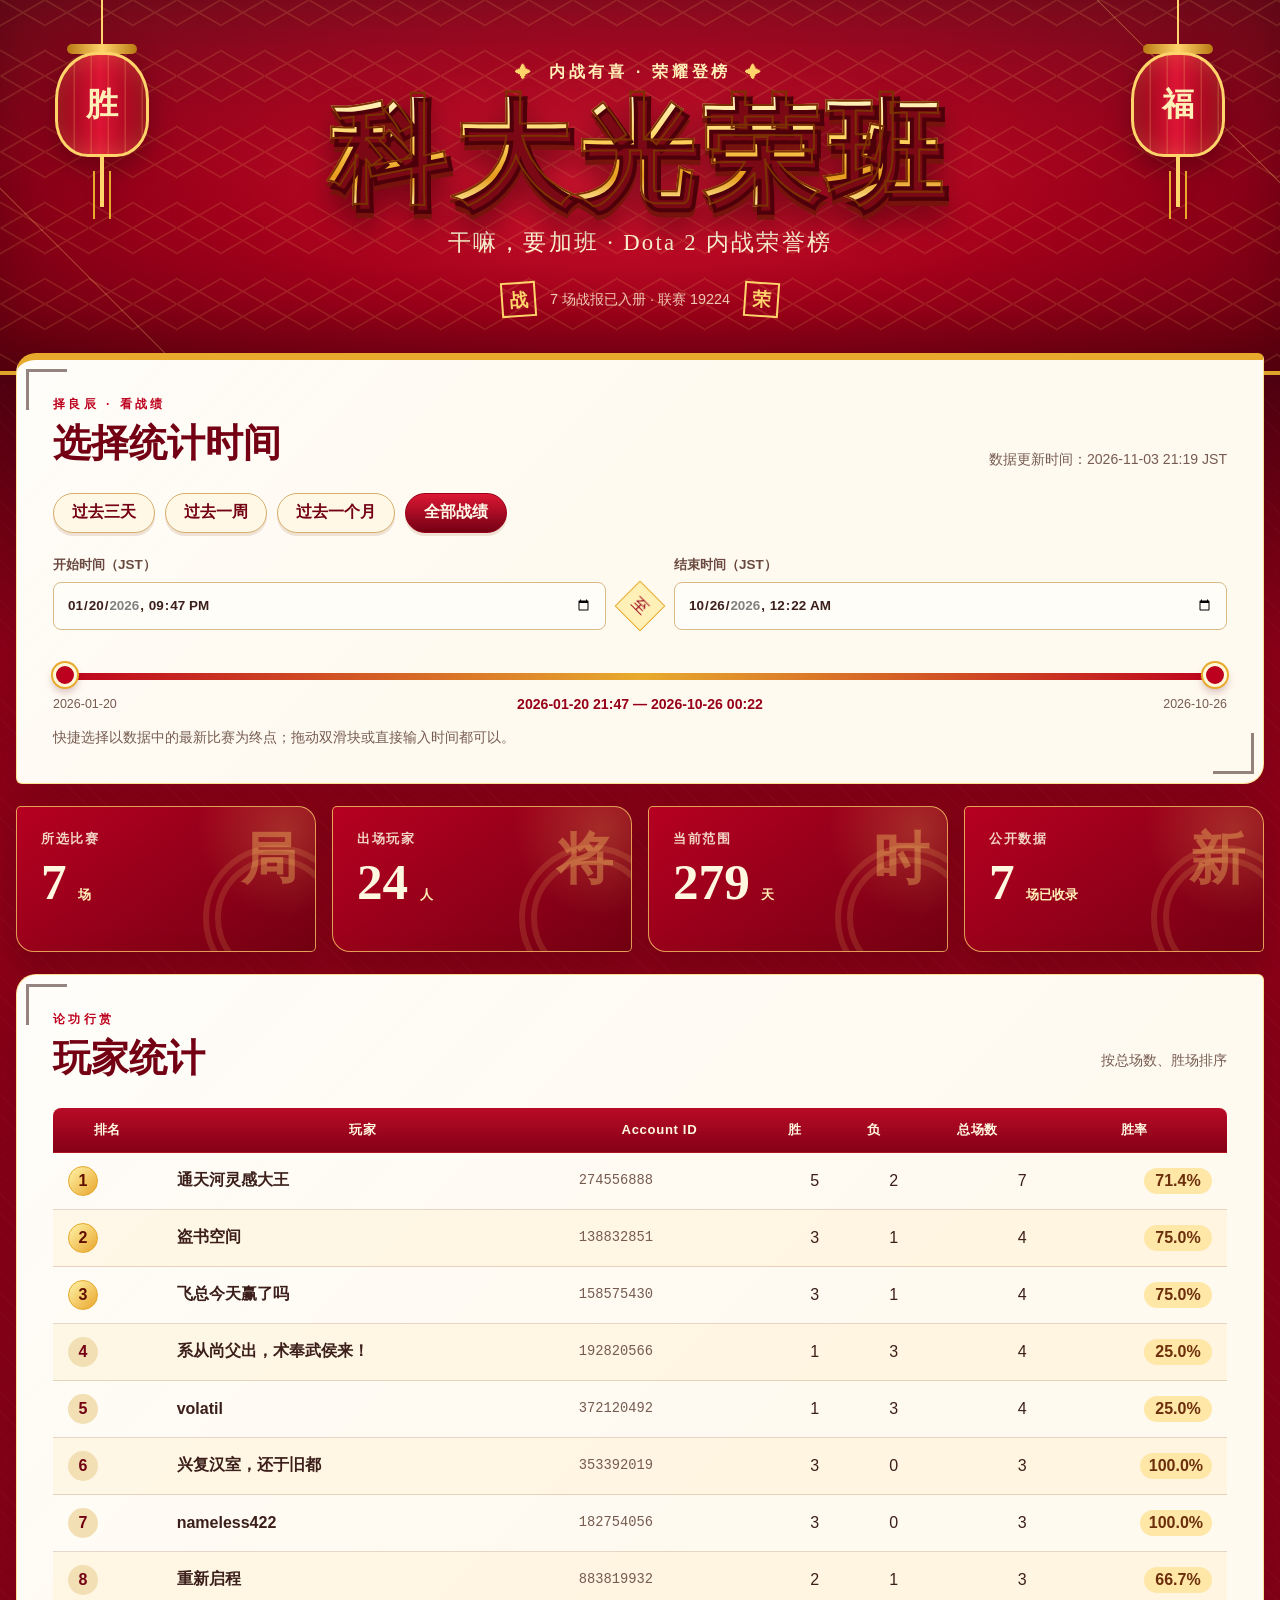
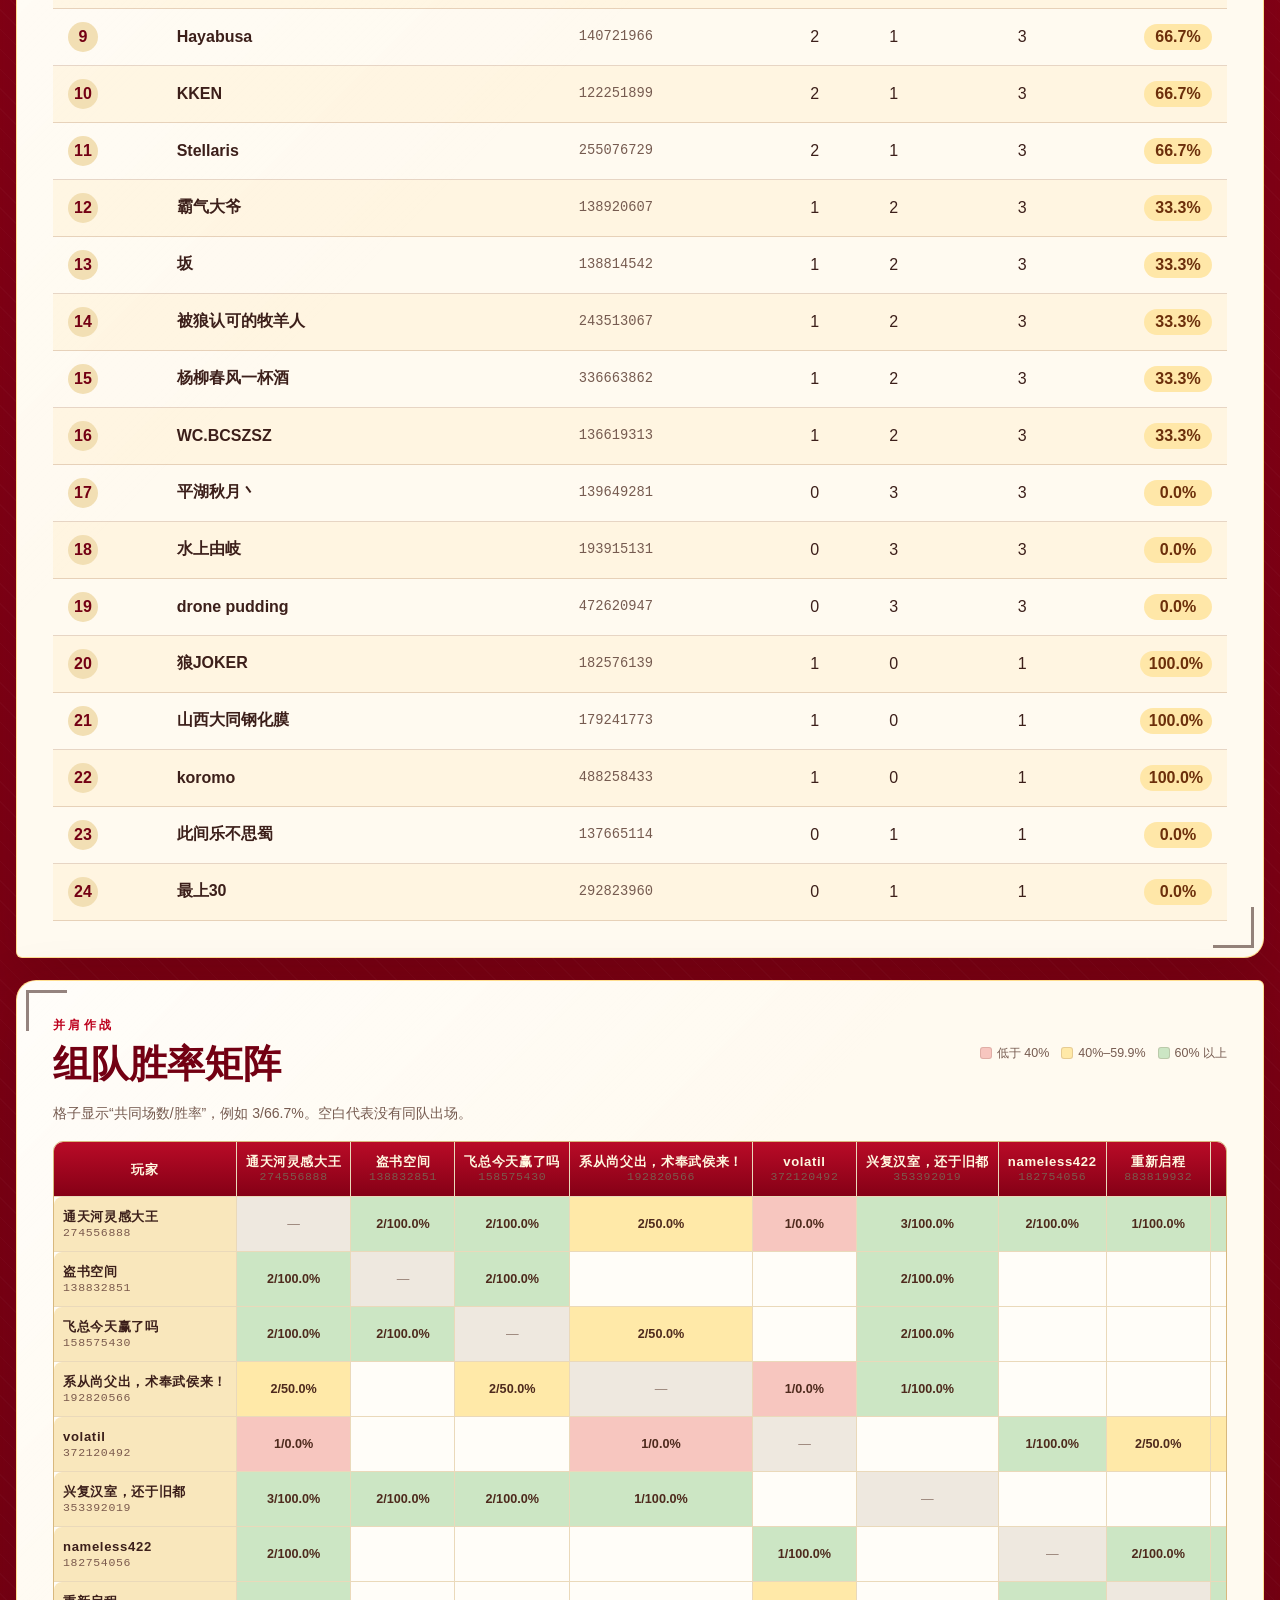
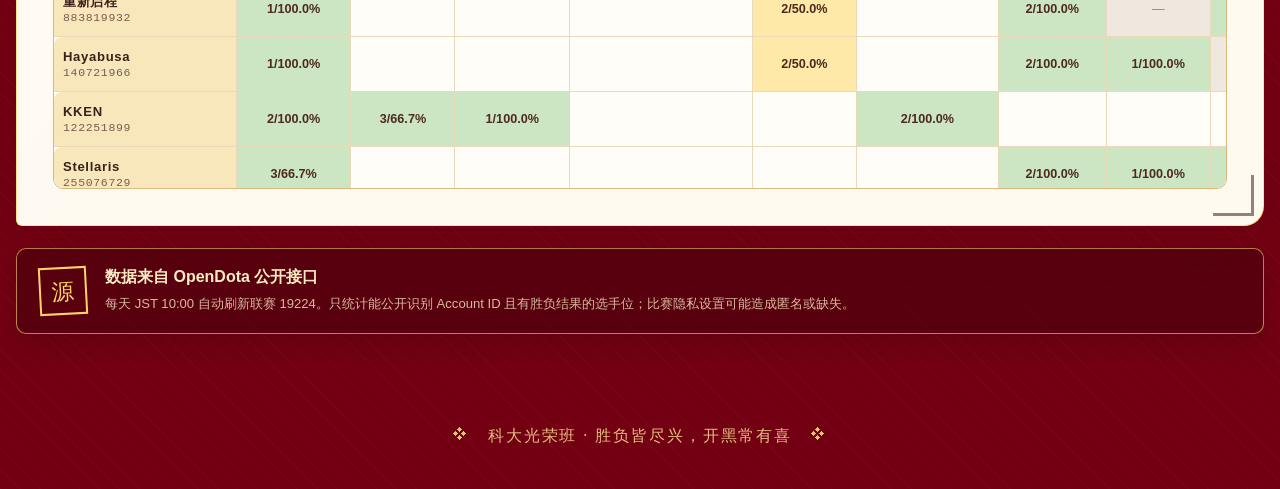
==== site/index.html @ db09e67d "Add festive league dashboard" ====
<!doctype html>
<html lang="zh-CN">
  <head>
    <meta charset="utf-8" />
    <meta name="viewport" content="width=device-width, initial-scale=1" />
    <meta name="theme-color" content="#970018" />
    <meta
      name="description"
      content="科大光荣班 Dota 2 内战战绩：按时间筛选玩家胜负与组队胜率。"
    />
    <title>科大光荣班 · Dota 2 内战荣誉榜</title>
    <link rel="icon" href="./favicon.svg" type="image/svg+xml" />
    <link rel="stylesheet" href="./styles.css" />
    <script src="./app.js" type="module"></script>
  </head>
  <body>
    <div class="fireworks" aria-hidden="true"></div>

    <header class="hero">
      <div class="hero-pattern" aria-hidden="true"></div>
      <div class="lantern lantern-left" aria-hidden="true">
        <span class="lantern-cap"></span><span class="lantern-body">胜</span><span class="tassel"></span>
      </div>
      <div class="lantern lantern-right" aria-hidden="true">
        <span class="lantern-cap"></span><span class="lantern-body">福</span><span class="tassel"></span>
      </div>

      <div class="hero-copy">
        <div class="hero-kicker"><span>✦</span> 内战有喜 · 荣耀登榜 <span>✦</span></div>
        <h1 class="hero-title" data-text="科大光荣班" aria-label="科大光荣班">科大光荣班</h1>
        <p class="hero-subtitle"><span id="leagueName">干嘛，要加班</span> · Dota 2 内战荣誉榜</p>
        <div class="hero-seals" aria-label="数据状态">
          <span class="seal">战</span>
          <span class="hero-status" id="heroStatus">正在迎接战报……</span>
          <span class="seal">荣</span>
        </div>
      </div>
    </header>

    <main class="page-shell">
      <section class="panel filter-panel" aria-labelledby="rangeTitle">
        <div class="panel-heading">
          <div>
            <p class="eyebrow">择良辰 · 看战绩</p>
            <h2 id="rangeTitle">选择统计时间</h2>
          </div>
          <div class="update-stamp" id="updateStamp">数据更新时间：读取中</div>
        </div>

        <div class="quick-ranges" aria-label="快捷时间范围">
          <button type="button" data-days="3">过去三天</button>
          <button type="button" data-days="7">过去一周</button>
          <button type="button" data-days="30">过去一个月</button>
          <button type="button" data-range="all" class="active">全部战绩</button>
        </div>

        <div class="date-fields">
          <label>
            <span>开始时间（JST）</span>
            <input id="fromDate" type="datetime-local" step="60" />
          </label>
          <div class="date-divider" aria-hidden="true">至</div>
          <label>
            <span>结束时间（JST）</span>
            <input id="toDate" type="datetime-local" step="60" />
          </label>
        </div>

        <div class="timeline-wrap">
          <div class="timeline" id="timeline">
            <div class="timeline-base"></div>
            <div class="timeline-selection" id="timelineSelection"></div>
            <input id="fromRange" type="range" aria-label="开始时间滑块" />
            <input id="toRange" type="range" aria-label="结束时间滑块" />
          </div>
          <div class="timeline-labels">
            <span id="minimumTime">—</span>
            <strong id="selectedTime">—</strong>
            <span id="maximumTime">—</span>
          </div>
        </div>
        <p class="range-note">快捷选择以数据中的最新比赛为终点；拖动双滑块或直接输入时间都可以。</p>
      </section>

      <section class="summary-grid" aria-label="所选范围概览">
        <article class="summary-card card-matches">
          <span class="card-mark">局</span>
          <p>所选比赛</p>
          <strong id="matchCount">0</strong>
          <small>场</small>
        </article>
        <article class="summary-card card-players">
          <span class="card-mark">将</span>
          <p>出场玩家</p>
          <strong id="playerCount">0</strong>
          <small>人</small>
        </article>
        <article class="summary-card card-range">
          <span class="card-mark">时</span>
          <p>当前范围</p>
          <strong id="rangeDays">0</strong>
          <small>天</small>
        </article>
        <article class="summary-card card-source">
          <span class="card-mark">新</span>
          <p>公开数据</p>
          <strong id="availableCount">0</strong>
          <small>场已收录</small>
        </article>
      </section>

      <div class="notice" id="coverageNotice" hidden></div>

      <section class="panel stats-panel" aria-labelledby="statsTitle">
        <div class="panel-heading">
          <div>
            <p class="eyebrow">论功行赏</p>
            <h2 id="statsTitle">玩家统计</h2>
          </div>
          <p class="panel-caption">按总场数、胜场排序</p>
        </div>
        <div class="table-scroll">
          <table class="stats-table">
            <thead>
              <tr>
                <th>排名</th>
                <th>玩家</th>
                <th>Account ID</th>
                <th>胜</th>
                <th>负</th>
                <th>总场数</th>
                <th>胜率</th>
              </tr>
            </thead>
            <tbody id="statsBody"></tbody>
          </table>
        </div>
        <div class="empty-state" id="statsEmpty" hidden>
          <span>空</span>
          <p>这个时间段没有比赛，换一个范围再看看。</p>
        </div>
      </section>

      <section class="panel matrix-panel" aria-labelledby="matrixTitle">
        <div class="panel-heading matrix-heading">
          <div>
            <p class="eyebrow">并肩作战</p>
            <h2 id="matrixTitle">组队胜率矩阵</h2>
          </div>
          <div class="legend" aria-label="胜率颜色说明">
            <span><i class="legend-loss"></i>低于 40%</span>
            <span><i class="legend-even"></i>40%–59.9%</span>
            <span><i class="legend-win"></i>60% 以上</span>
          </div>
        </div>
        <p class="matrix-note">格子显示“共同场数/胜率”，例如 3/66.7%。空白代表没有同队出场。</p>
        <div class="matrix-scroll" id="matrixScroll">
          <table class="matrix-table" id="matrixTable"></table>
        </div>
        <div class="empty-state" id="matrixEmpty" hidden>
          <span>静</span>
          <p>当前范围还没有可组成矩阵的玩家。</p>
        </div>
      </section>

      <section class="source-strip" aria-label="数据说明">
        <div class="source-icon">源</div>
        <div>
          <strong>数据来自 OpenDota 公开接口</strong>
          <p>
            每天 JST 10:00 自动刷新联赛 19224。只统计能公开识别 Account ID 且有胜负结果的选手位；比赛隐私设置可能造成匿名或缺失。
          </p>
        </div>
      </section>
    </main>

    <footer>
      <span aria-hidden="true">❖</span>
      <p>科大光荣班 · 胜负皆尽兴，开黑常有喜</p>
      <span aria-hidden="true">❖</span>
    </footer>
  </body>
</html>
---- site/styles.css ----
:root {
  color-scheme: light;
  --red-950: #4b0010;
  --red-900: #730013;
  --red-800: #970018;
  --red-700: #bd001d;
  --red-600: #dc1734;
  --gold-700: #b87812;
  --gold-500: #e7aa2d;
  --gold-300: #ffd56b;
  --gold-100: #fff0b8;
  --paper: #fffaf0;
  --ink: #3c1f1a;
  --muted: #765b50;
  --line: rgba(137, 66, 23, 0.2);
  --shadow: 0 20px 60px rgba(69, 0, 13, 0.22);
}

* {
  box-sizing: border-box;
}

html {
  min-width: 320px;
  background: var(--red-900);
}

body {
  margin: 0;
  min-height: 100vh;
  color: var(--ink);
  font-family: "Microsoft YaHei", "PingFang SC", "Noto Sans CJK SC", Arial, sans-serif;
  background:
    radial-gradient(circle at 10% 12%, rgba(255, 213, 107, 0.16) 0 2px, transparent 3px 58px),
    radial-gradient(circle at 90% 22%, rgba(255, 213, 107, 0.14) 0 2px, transparent 3px 48px),
    repeating-linear-gradient(45deg, rgba(255, 255, 255, 0.025) 0 1px, transparent 1px 14px),
    linear-gradient(180deg, var(--red-950) 0 360px, #8d0017 650px, #720012 100%);
}

button,
input {
  font: inherit;
}

button {
  cursor: pointer;
}

.fireworks,
.fireworks::before,
.fireworks::after {
  position: fixed;
  inset: 0;
  pointer-events: none;
  z-index: 0;
}

.fireworks {
  opacity: 0.42;
  background:
    radial-gradient(circle at 8% 29%, transparent 0 27px, rgba(255, 213, 107, 0.4) 28px 29px, transparent 30px),
    radial-gradient(circle at 93% 18%, transparent 0 42px, rgba(255, 239, 174, 0.25) 43px 44px, transparent 45px);
}

.fireworks::before,
.fireworks::after {
  content: "";
  background:
    conic-gradient(from 8deg at 8% 29%, transparent 0 8deg, rgba(255, 213, 107, 0.5) 8deg 9deg, transparent 9deg 31deg),
    conic-gradient(from 3deg at 93% 18%, transparent 0 10deg, rgba(255, 239, 174, 0.32) 10deg 11deg, transparent 11deg 28deg);
  mask-image: radial-gradient(circle, transparent 0 25px, #000 27px 72px, transparent 74px);
}

.hero {
  position: relative;
  z-index: 1;
  min-height: 360px;
  display: grid;
  place-items: center;
  overflow: hidden;
  border-bottom: 4px solid var(--gold-500);
  background:
    linear-gradient(180deg, rgba(255, 255, 255, 0.04), transparent 58%),
    radial-gradient(ellipse at center, #d81431 0, #a0001a 48%, #650011 100%);
  box-shadow: inset 0 -28px 64px rgba(49, 0, 9, 0.35);
}

.hero::before,
.hero::after {
  content: "";
  position: absolute;
  width: 290px;
  height: 290px;
  border: 1px solid rgba(255, 213, 107, 0.32);
  transform: rotate(45deg);
}

.hero::before {
  left: -165px;
  bottom: -150px;
}

.hero::after {
  right: -165px;
  top: -150px;
}

.hero-pattern {
  position: absolute;
  inset: 0;
  opacity: 0.13;
  background-image:
    linear-gradient(30deg, transparent 24%, var(--gold-300) 25%, var(--gold-300) 26%, transparent 27%, transparent 74%, var(--gold-300) 75%, var(--gold-300) 76%, transparent 77%),
    linear-gradient(150deg, transparent 24%, var(--gold-300) 25%, var(--gold-300) 26%, transparent 27%, transparent 74%, var(--gold-300) 75%, var(--gold-300) 76%, transparent 77%);
  background-size: 44px 76px;
}

.hero-copy {
  position: relative;
  z-index: 2;
  width: 100%;
  max-width: 1200px;
  padding: 62px 120px 54px;
  text-align: center;
}

.hero-kicker {
  display: inline-flex;
  align-items: center;
  gap: 14px;
  margin-bottom: 14px;
  color: var(--gold-100);
  font-size: clamp(0.8rem, 1.4vw, 0.98rem);
  font-weight: 700;
  letter-spacing: 0.24em;
}

.hero-kicker span {
  color: var(--gold-300);
}

.hero-title {
  position: relative;
  margin: 0;
  color: transparent;
  font-family: STKaiti, KaiTi, "FZKai-Z03", serif;
  font-size: clamp(3.8rem, 9vw, 7.2rem);
  font-weight: 900;
  line-height: 0.96;
  letter-spacing: 0.08em;
  white-space: nowrap;
  background: linear-gradient(180deg, #fff5c8 0%, #ffd45f 38%, #e69c1d 72%, #fff1a7 100%);
  background-clip: text;
  -webkit-background-clip: text;
  -webkit-text-stroke: 2px #7b3102;
  filter: drop-shadow(0 5px 0 #76130c) drop-shadow(0 14px 14px rgba(42, 0, 5, 0.46));
}

.hero-title::after {
  content: attr(data-text);
  position: absolute;
  inset: 0;
  z-index: -1;
  color: #7a0815;
  transform: translate(5px, 7px);
  -webkit-text-stroke: 4px #4d0009;
}

.hero-subtitle {
  margin: 19px 0 0;
  color: #fff5d3;
  font-family: STKaiti, KaiTi, serif;
  font-size: clamp(1.05rem, 2vw, 1.42rem);
  letter-spacing: 0.1em;
}

.hero-seals {
  display: flex;
  align-items: center;
  justify-content: center;
  gap: 14px;
  margin-top: 24px;
}

.seal {
  display: inline-grid;
  width: 35px;
  height: 35px;
  place-items: center;
  color: var(--gold-300);
  border: 2px solid var(--gold-300);
  font-family: STKaiti, KaiTi, serif;
  font-size: 1.15rem;
  font-weight: 800;
  transform: rotate(-4deg);
}

.seal:last-child {
  transform: rotate(4deg);
}

.hero-status {
  color: rgba(255, 245, 211, 0.82);
  font-size: 0.9rem;
}

.lantern {
  position: absolute;
  z-index: 3;
  top: 44px;
  width: 104px;
  color: var(--gold-300);
  text-align: center;
  filter: drop-shadow(0 12px 12px rgba(48, 0, 4, 0.4));
  animation: lantern-sway 5s ease-in-out infinite;
  transform-origin: 50% -50px;
}

.lantern-left {
  left: max(24px, calc(50% - 590px));
}

.lantern-right {
  right: max(24px, calc(50% - 590px));
  animation-delay: -2.5s;
}

.lantern::before {
  content: "";
  display: block;
  width: 2px;
  height: 46px;
  margin: -46px auto 0;
  background: var(--gold-300);
}

.lantern-cap {
  display: block;
  width: 70px;
  height: 10px;
  margin: 0 auto -2px;
  border-radius: 7px;
  background: linear-gradient(90deg, var(--gold-700), var(--gold-300), var(--gold-700));
}

.lantern-body {
  display: grid;
  width: 94px;
  height: 105px;
  margin: auto;
  place-items: center;
  border: 3px solid var(--gold-300);
  border-radius: 45% 45% 35% 35%;
  color: var(--gold-100);
  font-family: STKaiti, KaiTi, serif;
  font-size: 2rem;
  font-weight: 800;
  background:
    repeating-linear-gradient(90deg, transparent 0 15px, rgba(255, 213, 107, 0.2) 16px 17px),
    linear-gradient(90deg, #8e0016, #dd1535 48%, #8e0016);
  box-shadow: inset 0 0 24px rgba(255, 213, 107, 0.25);
}

.tassel {
  display: block;
  width: 4px;
  height: 50px;
  margin: 0 auto;
  background: var(--gold-300);
  box-shadow: -8px 13px 0 -1px var(--gold-500), 8px 13px 0 -1px var(--gold-500);
}

.page-shell {
  position: relative;
  z-index: 2;
  width: min(1480px, calc(100% - 32px));
  margin: -22px auto 0;
  padding-bottom: 64px;
}

.panel {
  position: relative;
  margin-bottom: 22px;
  padding: clamp(22px, 3vw, 36px);
  overflow: hidden;
  border: 1px solid rgba(255, 213, 107, 0.72);
  border-radius: 20px 6px 20px 6px;
  background:
    linear-gradient(135deg, rgba(255, 255, 255, 0.62), transparent 44%),
    var(--paper);
  box-shadow: var(--shadow);
}

.panel::before,
.panel::after {
  content: "";
  position: absolute;
  width: 38px;
  height: 38px;
  border-color: var(--red-700);
  opacity: 0.55;
}

.panel::before {
  top: 9px;
  left: 9px;
  border-top: 3px solid;
  border-left: 3px solid;
}

.panel::after {
  right: 9px;
  bottom: 9px;
  border-right: 3px solid;
  border-bottom: 3px solid;
}

.filter-panel {
  border-top: 7px solid var(--gold-500);
}

.panel-heading {
  display: flex;
  align-items: flex-end;
  justify-content: space-between;
  gap: 24px;
  margin-bottom: 24px;
}

.eyebrow {
  margin: 0 0 5px;
  color: var(--red-700);
  font-size: 0.76rem;
  font-weight: 800;
  letter-spacing: 0.28em;
}

h2 {
  margin: 0;
  color: var(--red-900);
  font-family: STKaiti, KaiTi, serif;
  font-size: clamp(1.8rem, 3vw, 2.5rem);
}

.update-stamp,
.panel-caption,
.matrix-note,
.range-note {
  color: var(--muted);
  font-size: 0.88rem;
}

.quick-ranges {
  display: flex;
  flex-wrap: wrap;
  gap: 10px;
  margin-bottom: 23px;
}

.quick-ranges button {
  min-height: 40px;
  padding: 8px 18px;
  border: 1px solid #d6ae6a;
  border-radius: 999px;
  color: var(--red-900);
  font-weight: 700;
  background: #fff8e6;
  box-shadow: 0 3px 0 rgba(125, 53, 6, 0.12);
  transition: transform 140ms ease, background 140ms ease, color 140ms ease;
}

.quick-ranges button:hover,
.quick-ranges button:focus-visible {
  transform: translateY(-2px);
  outline: none;
  border-color: var(--red-700);
}

.quick-ranges button.active {
  color: #fff9e8;
  border-color: var(--red-800);
  background: linear-gradient(180deg, var(--red-600), var(--red-900));
}

.date-fields {
  display: grid;
  grid-template-columns: 1fr auto 1fr;
  align-items: end;
  gap: 16px;
}

.date-fields label {
  display: grid;
  gap: 8px;
  color: #69483f;
  font-size: 0.84rem;
  font-weight: 700;
}

.date-fields input {
  width: 100%;
  min-height: 48px;
  padding: 10px 13px;
  border: 1px solid #d9ba85;
  border-radius: 8px;
  color: var(--ink);
  background: #fffdf8;
}

.date-fields input:focus {
  outline: 3px solid rgba(220, 23, 52, 0.18);
  border-color: var(--red-700);
}

.date-divider {
  display: grid;
  width: 36px;
  height: 36px;
  margin-bottom: 6px;
  place-items: center;
  border: 1px solid var(--gold-500);
  color: var(--red-800);
  font-family: STKaiti, KaiTi, serif;
  background: var(--gold-100);
  transform: rotate(45deg);
}

.date-divider::first-letter {
  transform: rotate(-45deg);
}

.timeline-wrap {
  margin-top: 27px;
}

.timeline {
  position: relative;
  height: 38px;
}

.timeline-base,
.timeline-selection {
  position: absolute;
  top: 16px;
  right: 0;
  left: 0;
  height: 7px;
  border-radius: 999px;
}

.timeline-base {
  background: #e5d2ad;
  box-shadow: inset 0 1px 3px rgba(75, 0, 16, 0.2);
}

.timeline-selection {
  right: auto;
  background: linear-gradient(90deg, var(--red-700), var(--gold-500), var(--red-700));
}

.timeline input[type="range"] {
  position: absolute;
  inset: 0;
  width: 100%;
  margin: 0;
  pointer-events: none;
  appearance: none;
  -webkit-appearance: none;
  background: transparent;
}

.timeline input[type="range"]::-webkit-slider-runnable-track {
  height: 7px;
  background: transparent;
}

.timeline input[type="range"]::-webkit-slider-thumb {
  width: 24px;
  height: 24px;
  margin-top: -9px;
  pointer-events: auto;
  appearance: none;
  -webkit-appearance: none;
  border: 3px solid #fff8d8;
  border-radius: 50%;
  background: var(--red-700);
  box-shadow: 0 0 0 2px var(--gold-500), 0 5px 10px rgba(92, 0, 14, 0.28);
}

.timeline input[type="range"]::-moz-range-track {
  height: 7px;
  background: transparent;
}

.timeline input[type="range"]::-moz-range-thumb {
  width: 18px;
  height: 18px;
  pointer-events: auto;
  border: 3px solid #fff8d8;
  border-radius: 50%;
  background: var(--red-700);
  box-shadow: 0 0 0 2px var(--gold-500), 0 5px 10px rgba(92, 0, 14, 0.28);
}

.timeline-labels {
  display: grid;
  grid-template-columns: 1fr auto 1fr;
  align-items: center;
  gap: 12px;
  margin-top: 1px;
  color: var(--muted);
  font-size: 0.78rem;
}

.timeline-labels strong {
  color: var(--red-800);
  font-size: 0.88rem;
  text-align: center;
}

.timeline-labels span:last-child {
  text-align: right;
}

.range-note {
  margin: 16px 0 0;
}

.summary-grid {
  display: grid;
  grid-template-columns: repeat(4, 1fr);
  gap: 16px;
  margin-bottom: 22px;
}

.summary-card {
  position: relative;
  min-height: 146px;
  padding: 23px 24px;
  overflow: hidden;
  border: 1px solid rgba(255, 213, 107, 0.75);
  border-radius: 5px 18px 5px 18px;
  color: #fff7df;
  background:
    radial-gradient(circle at 90% 15%, rgba(255, 215, 104, 0.2), transparent 30%),
    linear-gradient(145deg, #b60021, #730012);
  box-shadow: 0 12px 28px rgba(60, 0, 11, 0.28);
}

.summary-card::after {
  content: "";
  position: absolute;
  right: -34px;
  bottom: -40px;
  width: 110px;
  height: 110px;
  border: 18px double rgba(255, 213, 107, 0.14);
  border-radius: 50%;
}

.summary-card p {
  margin: 0 0 8px;
  font-size: 0.82rem;
  font-weight: 700;
  letter-spacing: 0.12em;
  opacity: 0.86;
}

.summary-card strong {
  font-family: Georgia, "Times New Roman", serif;
  font-size: clamp(2.4rem, 4vw, 3.4rem);
  line-height: 1;
}

.summary-card small {
  margin-left: 7px;
  color: var(--gold-100);
  font-weight: 700;
}

.card-mark {
  position: absolute;
  top: 15px;
  right: 18px;
  color: rgba(255, 213, 107, 0.35);
  font-family: STKaiti, KaiTi, serif;
  font-size: 3.5rem;
  font-weight: 900;
}

.notice {
  margin-bottom: 22px;
  padding: 15px 18px;
  border: 1px solid #f4c65a;
  border-left: 6px solid var(--red-700);
  border-radius: 8px;
  color: #6a3c15;
  background: #fff2c6;
  box-shadow: 0 8px 20px rgba(60, 0, 11, 0.14);
}

.table-scroll,
.matrix-scroll {
  width: 100%;
  overflow: auto;
  overscroll-behavior-inline: contain;
}

table {
  border-collapse: separate;
  border-spacing: 0;
}

.stats-table {
  width: 100%;
  min-width: 760px;
}

th,
td {
  padding: 13px 15px;
  border-bottom: 1px solid var(--line);
}

th {
  color: #fff7df;
  font-size: 0.82rem;
  letter-spacing: 0.05em;
  text-align: center;
  background: linear-gradient(180deg, #b90b27, #850016);
}

th:first-child {
  border-radius: 8px 0 0;
}

th:last-child {
  border-radius: 0 8px 0 0;
}

.stats-table tbody tr:nth-child(even) {
  background: rgba(255, 222, 154, 0.18);
}

.stats-table tbody tr:hover {
  background: rgba(255, 213, 107, 0.27);
}

.stats-table td {
  text-align: right;
}

.stats-table td:nth-child(1),
.stats-table td:nth-child(2),
.stats-table td:nth-child(3) {
  text-align: left;
}

.rank-badge {
  display: inline-grid;
  width: 30px;
  height: 30px;
  place-items: center;
  border-radius: 50%;
  color: var(--red-900);
  font-weight: 900;
  background: #f2dfb4;
}

tr:nth-child(1) .rank-badge,
tr:nth-child(2) .rank-badge,
tr:nth-child(3) .rank-badge {
  color: #611000;
  border: 1px solid #e4a82a;
  background: linear-gradient(135deg, #fff4aa, #e9a52c);
}

.player-name {
  font-weight: 800;
}

.account-id {
  color: var(--muted);
  font-family: Consolas, "SFMono-Regular", monospace;
  font-size: 0.86rem;
}

.rate-pill {
  display: inline-block;
  min-width: 68px;
  padding: 4px 9px;
  border-radius: 999px;
  color: #6c2f0b;
  font-weight: 800;
  text-align: center;
  background: #ffe7a8;
}

.matrix-heading {
  align-items: center;
}

.legend {
  display: flex;
  flex-wrap: wrap;
  justify-content: flex-end;
  gap: 12px;
  color: var(--muted);
  font-size: 0.78rem;
}

.legend span {
  display: inline-flex;
  align-items: center;
  gap: 5px;
}

.legend i {
  width: 12px;
  height: 12px;
  border: 1px solid rgba(87, 32, 19, 0.14);
  border-radius: 3px;
}

.legend-loss,
.pair-loss {
  background: #f7c6bf;
}

.legend-even,
.pair-even {
  background: #ffe9a8;
}

.legend-win,
.pair-win {
  background: #cce6c4;
}

.matrix-note {
  margin: -10px 0 18px;
}

.matrix-scroll {
  max-height: min(72vh, 850px);
  border: 1px solid #d8b87d;
  border-radius: 10px;
  background: #fffdf8;
}

.matrix-table {
  min-width: 100%;
  font-size: 0.79rem;
}

.matrix-table th,
.matrix-table td {
  min-width: 104px;
  height: 55px;
  padding: 9px;
  border-right: 1px solid #ead9ba;
  border-bottom: 1px solid #ead9ba;
  text-align: center;
  white-space: nowrap;
}

.matrix-table thead th {
  position: sticky;
  z-index: 3;
  top: 0;
  border-radius: 0;
  line-height: 1.3;
}

.matrix-table thead th:first-child {
  z-index: 5;
  left: 0;
  min-width: 178px;
}

.matrix-table tbody th {
  position: sticky;
  z-index: 2;
  left: 0;
  min-width: 178px;
  color: var(--ink);
  line-height: 1.35;
  text-align: left;
  background: #f9e7bc;
}

.matrix-table small {
  display: block;
  color: #7b5a4d;
  font-family: Consolas, "SFMono-Regular", monospace;
  font-size: 0.72rem;
  font-weight: 400;
}

.pair-self {
  color: #967f75;
  background: #eee8df;
}

.pair-none {
  color: transparent;
  background: #fffdf8;
}

.matrix-table td:not(.pair-none):not(.pair-self) {
  color: #4e2a1d;
  font-weight: 750;
}

.empty-state {
  padding: 46px 20px 30px;
  color: var(--muted);
  text-align: center;
}

.empty-state span {
  display: inline-grid;
  width: 62px;
  height: 62px;
  place-items: center;
  border: 2px dashed var(--gold-500);
  color: var(--red-700);
  font-family: STKaiti, KaiTi, serif;
  font-size: 2rem;
  transform: rotate(4deg);
}

.source-strip {
  display: flex;
  align-items: center;
  gap: 18px;
  margin-top: 22px;
  padding: 18px 22px;
  border: 1px solid rgba(255, 213, 107, 0.62);
  border-radius: 10px;
  color: #fff2c8;
  background: rgba(74, 0, 14, 0.62);
  box-shadow: 0 12px 25px rgba(53, 0, 9, 0.24);
}

.source-icon {
  display: grid;
  width: 48px;
  height: 48px;
  flex: 0 0 auto;
  place-items: center;
  border: 2px solid var(--gold-300);
  color: var(--gold-300);
  font-family: STKaiti, KaiTi, serif;
  font-size: 1.4rem;
  transform: rotate(-3deg);
}

.source-strip p {
  margin: 5px 0 0;
  color: rgba(255, 242, 200, 0.77);
  font-size: 0.82rem;
  line-height: 1.6;
}

footer {
  position: relative;
  z-index: 2;
  display: flex;
  justify-content: center;
  gap: 18px;
  padding: 28px 20px 42px;
  color: rgba(255, 228, 150, 0.82);
  font-family: STKaiti, KaiTi, serif;
  letter-spacing: 0.12em;
  text-align: center;
}

footer p {
  margin: 0;
}

@keyframes lantern-sway {
  0%,
  100% {
    transform: rotate(-2deg);
  }
  50% {
    transform: rotate(2deg);
  }
}

@media (max-width: 900px) {
  .hero-copy {
    padding-right: 72px;
    padding-left: 72px;
  }

  .lantern {
    width: 72px;
    transform: scale(0.76);
  }

  .lantern-left {
    left: 4px;
  }

  .lantern-right {
    right: 4px;
  }

  .summary-grid {
    grid-template-columns: repeat(2, 1fr);
  }
}

@media (max-width: 640px) {
  .hero {
    min-height: 325px;
  }

  .hero-copy {
    padding: 56px 22px 46px;
  }

  .hero-title {
    font-size: clamp(3.1rem, 17vw, 4.8rem);
    letter-spacing: 0;
  }

  .hero-kicker {
    letter-spacing: 0.12em;
  }

  .lantern {
    display: none;
  }

  .page-shell {
    width: min(100% - 18px, 1480px);
  }

  .panel {
    padding: 22px 17px;
  }

  .panel-heading,
  .matrix-heading {
    align-items: flex-start;
    flex-direction: column;
    gap: 10px;
  }

  .quick-ranges {
    display: grid;
    grid-template-columns: repeat(2, 1fr);
  }

  .date-fields {
    grid-template-columns: 1fr;
  }

  .date-divider {
    display: none;
  }

  .timeline-labels strong {
    display: none;
  }

  .timeline-labels {
    grid-template-columns: 1fr 1fr;
  }

  .summary-grid {
    gap: 10px;
  }

  .summary-card {
    min-height: 130px;
    padding: 20px 17px;
  }

  .summary-card strong {
    font-size: 2.35rem;
  }

  .legend {
    justify-content: flex-start;
  }

  .source-strip {
    align-items: flex-start;
  }
}

@media (prefers-reduced-motion: reduce) {
  *,
  *::before,
  *::after {
    scroll-behavior: auto !important;
    animation-duration: 0.001ms !important;
    animation-iteration-count: 1 !important;
    transition-duration: 0.001ms !important;
  }
}
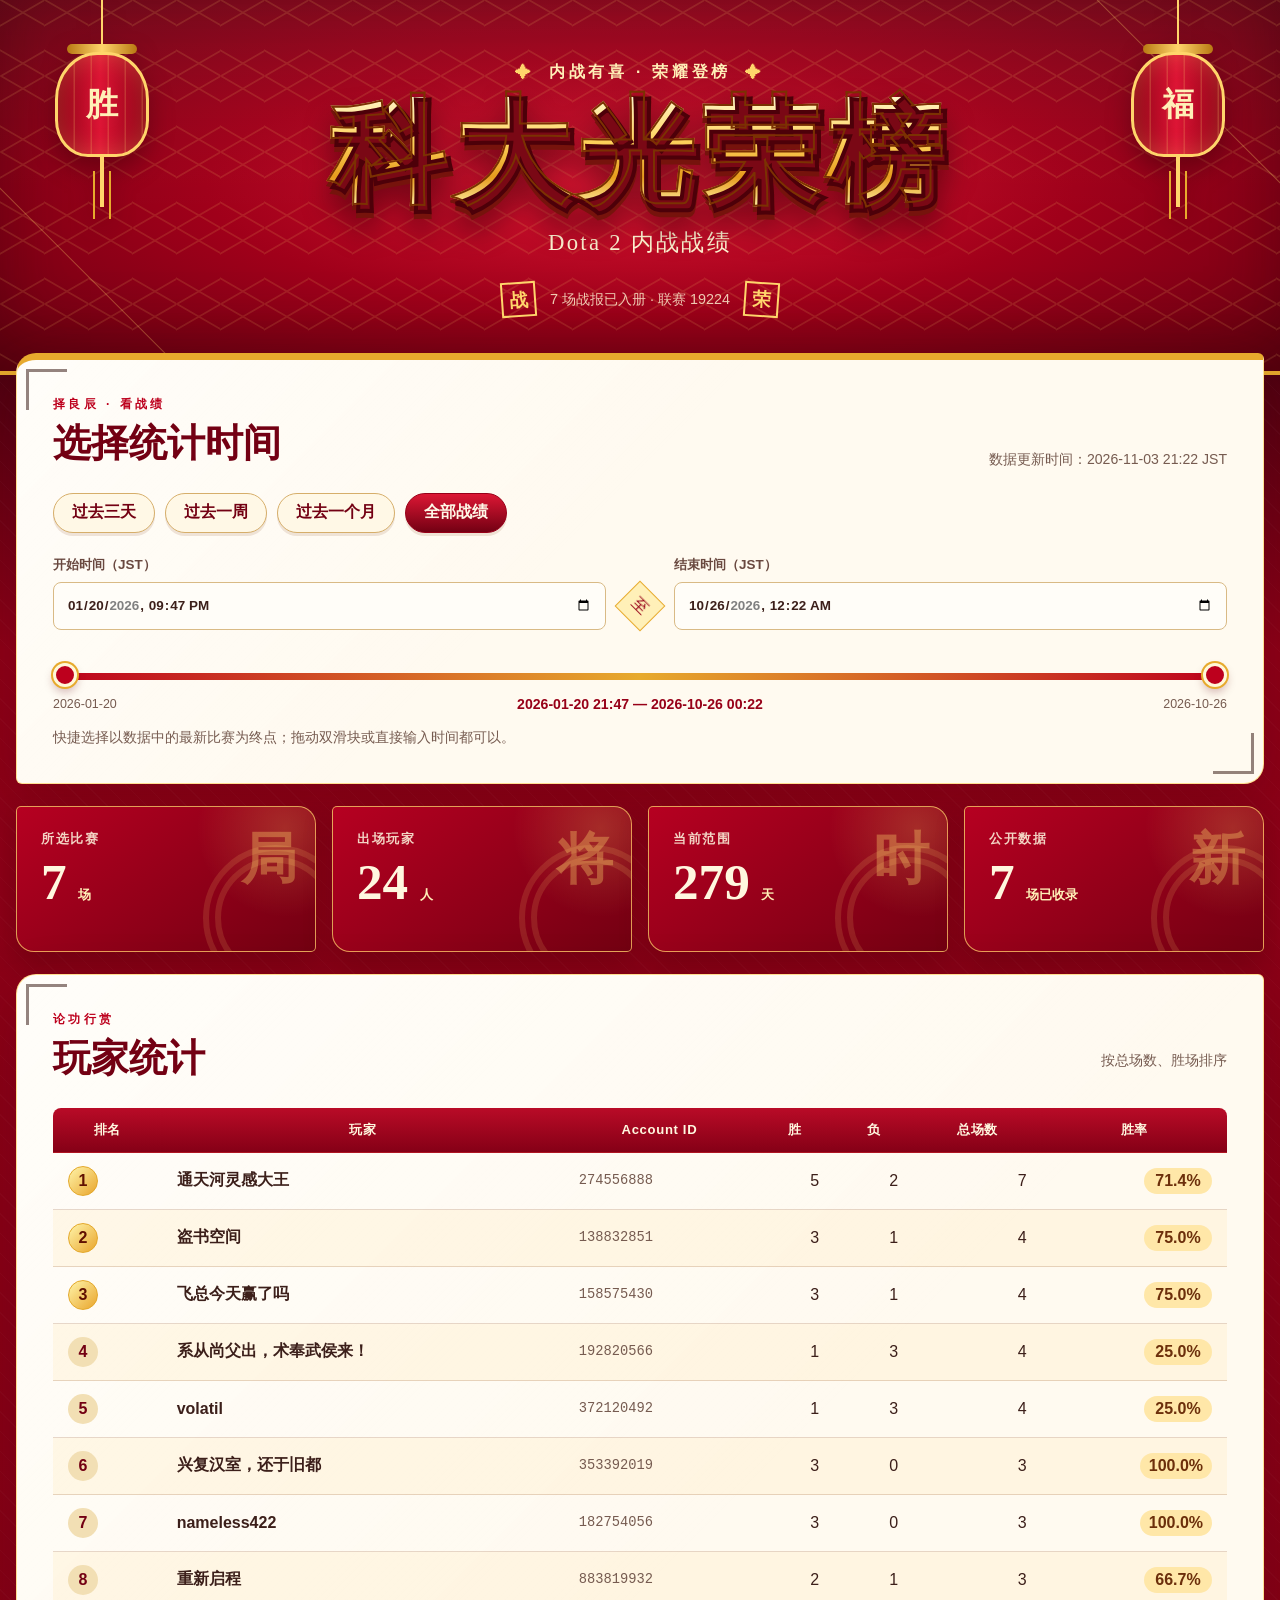
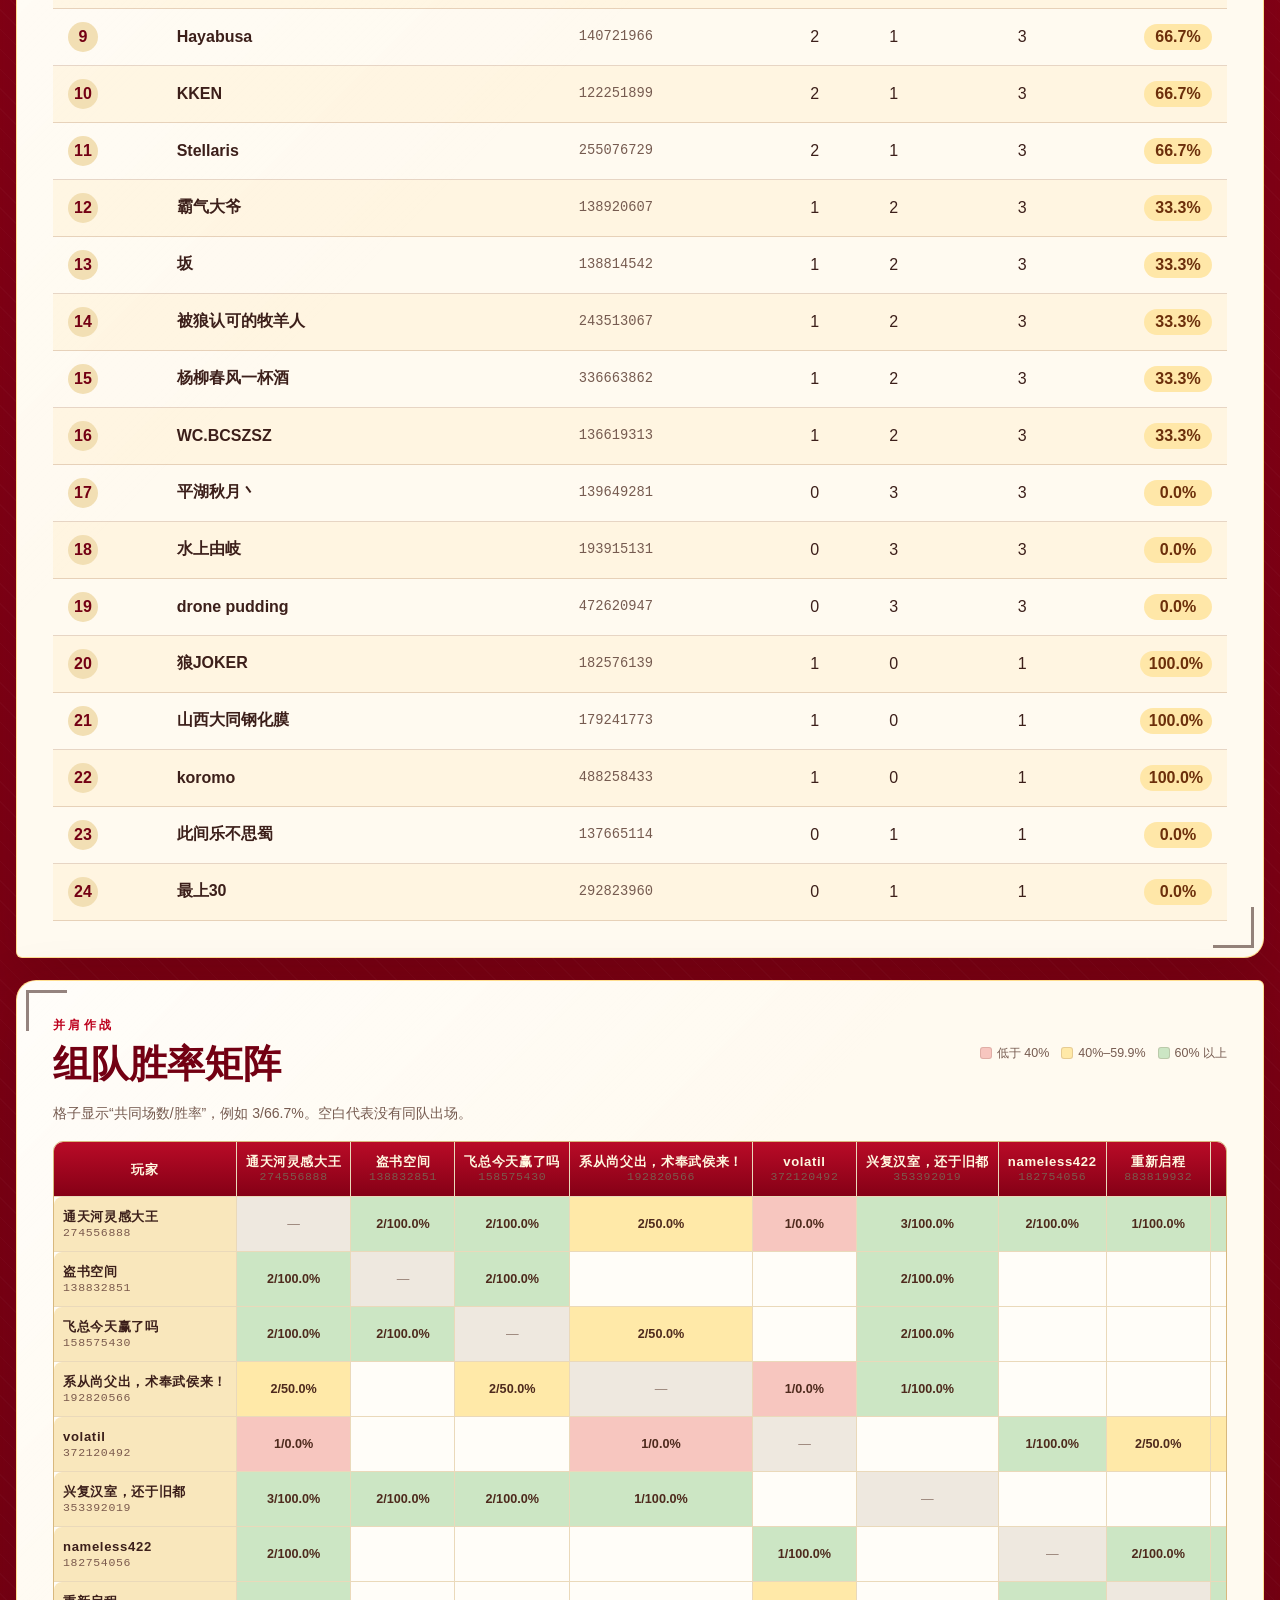
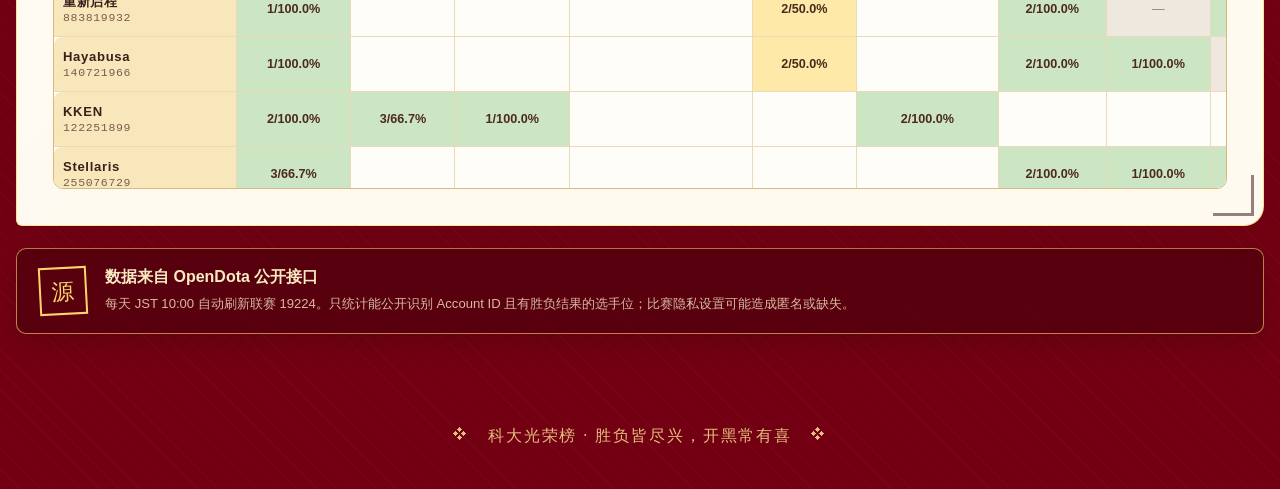
==== commit d29ba5af: "Rename the league dashboard title" ====
--- a/site/index.html
+++ b/site/index.html
@@ -6,9 +6,9 @@
     <meta name="theme-color" content="#970018" />
     <meta
       name="description"
-      content="科大光荣班 Dota 2 内战战绩：按时间筛选玩家胜负与组队胜率。"
+      content="科大光荣榜 Dota 2 内战战绩：按时间筛选玩家胜负与组队胜率。"
     />
-    <title>科大光荣班 · Dota 2 内战荣誉榜</title>
+    <title>科大光荣榜 · Dota 2 内战战绩</title>
     <link rel="icon" href="./favicon.svg" type="image/svg+xml" />
     <link rel="stylesheet" href="./styles.css" />
     <script src="./app.js" type="module"></script>
@@ -27,8 +27,8 @@
 
       <div class="hero-copy">
         <div class="hero-kicker"><span>✦</span> 内战有喜 · 荣耀登榜 <span>✦</span></div>
-        <h1 class="hero-title" data-text="科大光荣班" aria-label="科大光荣班">科大光荣班</h1>
-        <p class="hero-subtitle"><span id="leagueName">干嘛，要加班</span> · Dota 2 内战荣誉榜</p>
+        <h1 class="hero-title" data-text="科大光荣榜" aria-label="科大光荣榜">科大光荣榜</h1>
+        <p class="hero-subtitle">Dota 2 内战战绩</p>
         <div class="hero-seals" aria-label="数据状态">
           <span class="seal">战</span>
           <span class="hero-status" id="heroStatus">正在迎接战报……</span>
@@ -176,7 +176,7 @@
 
     <footer>
       <span aria-hidden="true">❖</span>
-      <p>科大光荣班 · 胜负皆尽兴，开黑常有喜</p>
+      <p>科大光荣榜 · 胜负皆尽兴，开黑常有喜</p>
       <span aria-hidden="true">❖</span>
     </footer>
   </body>
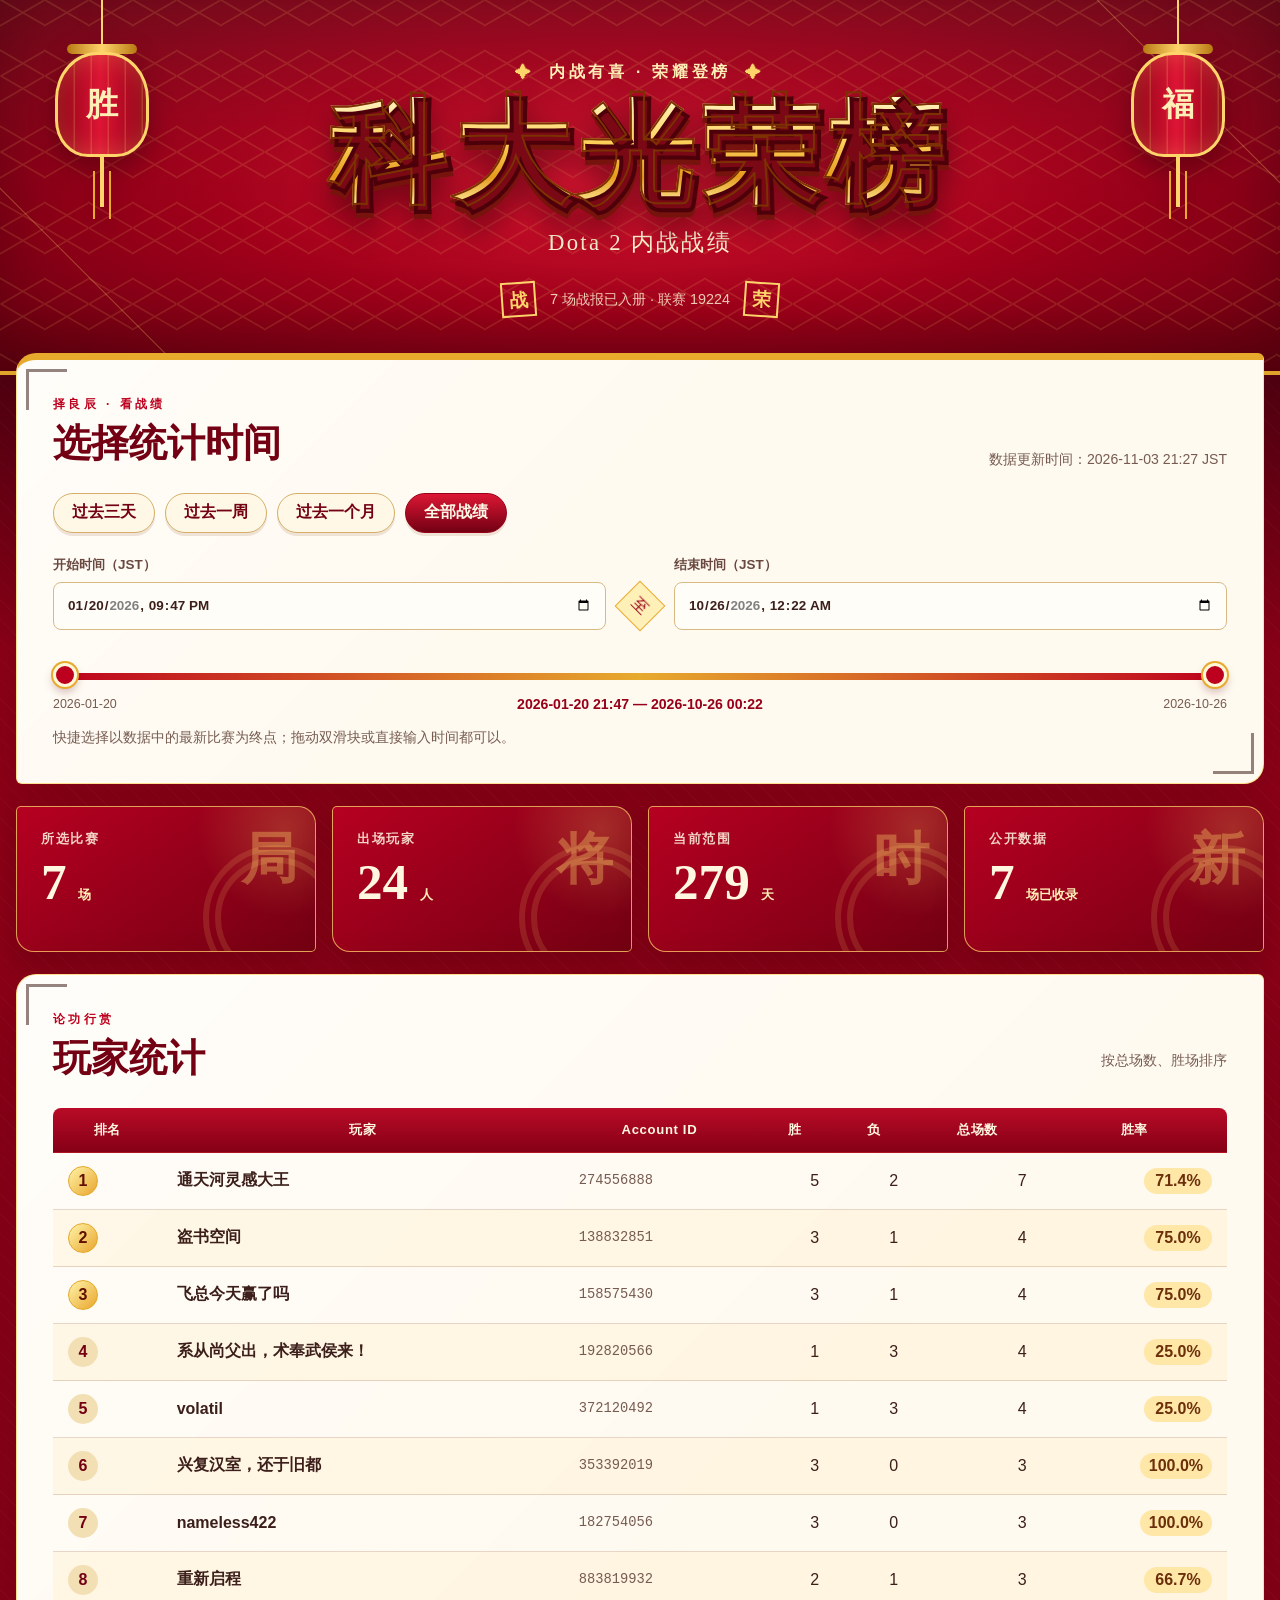
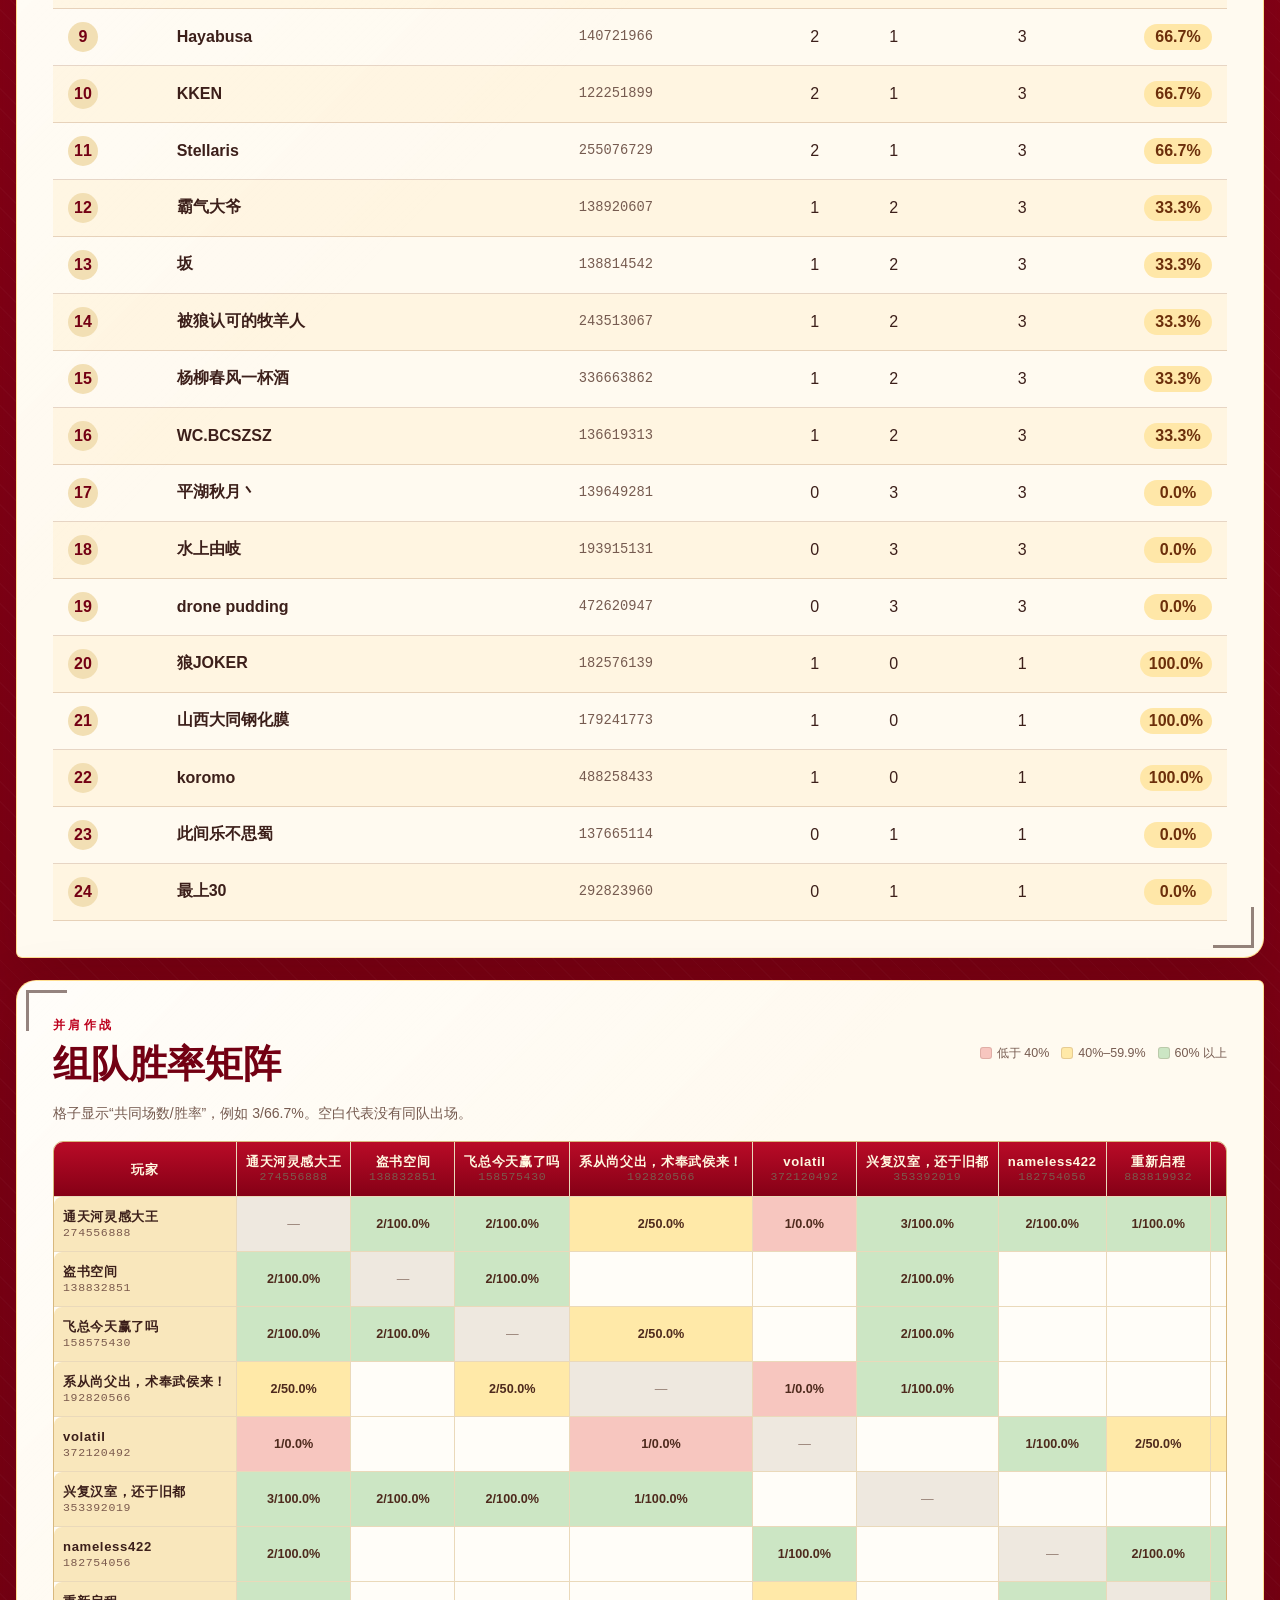
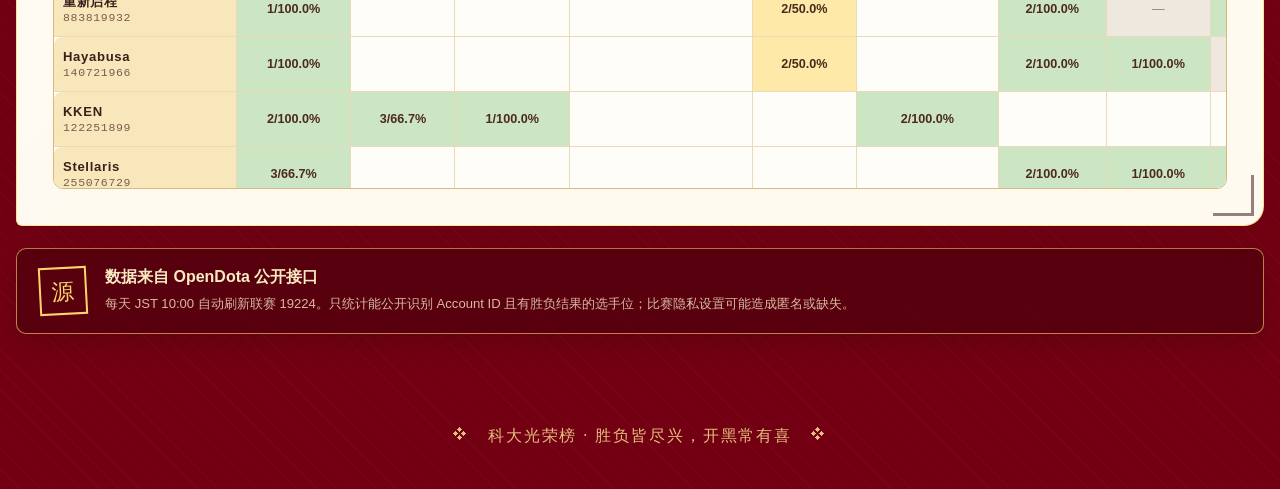
==== commit 1c389bb6: "Bust the league dashboard script cache" ====
--- a/site/index.html
+++ b/site/index.html
@@ -11,7 +11,7 @@
     <title>科大光荣榜 · Dota 2 内战战绩</title>
     <link rel="icon" href="./favicon.svg" type="image/svg+xml" />
     <link rel="stylesheet" href="./styles.css" />
-    <script src="./app.js" type="module"></script>
+    <script src="./app.js?v=20261103-1" type="module"></script>
   </head>
   <body>
     <div class="fireworks" aria-hidden="true"></div>
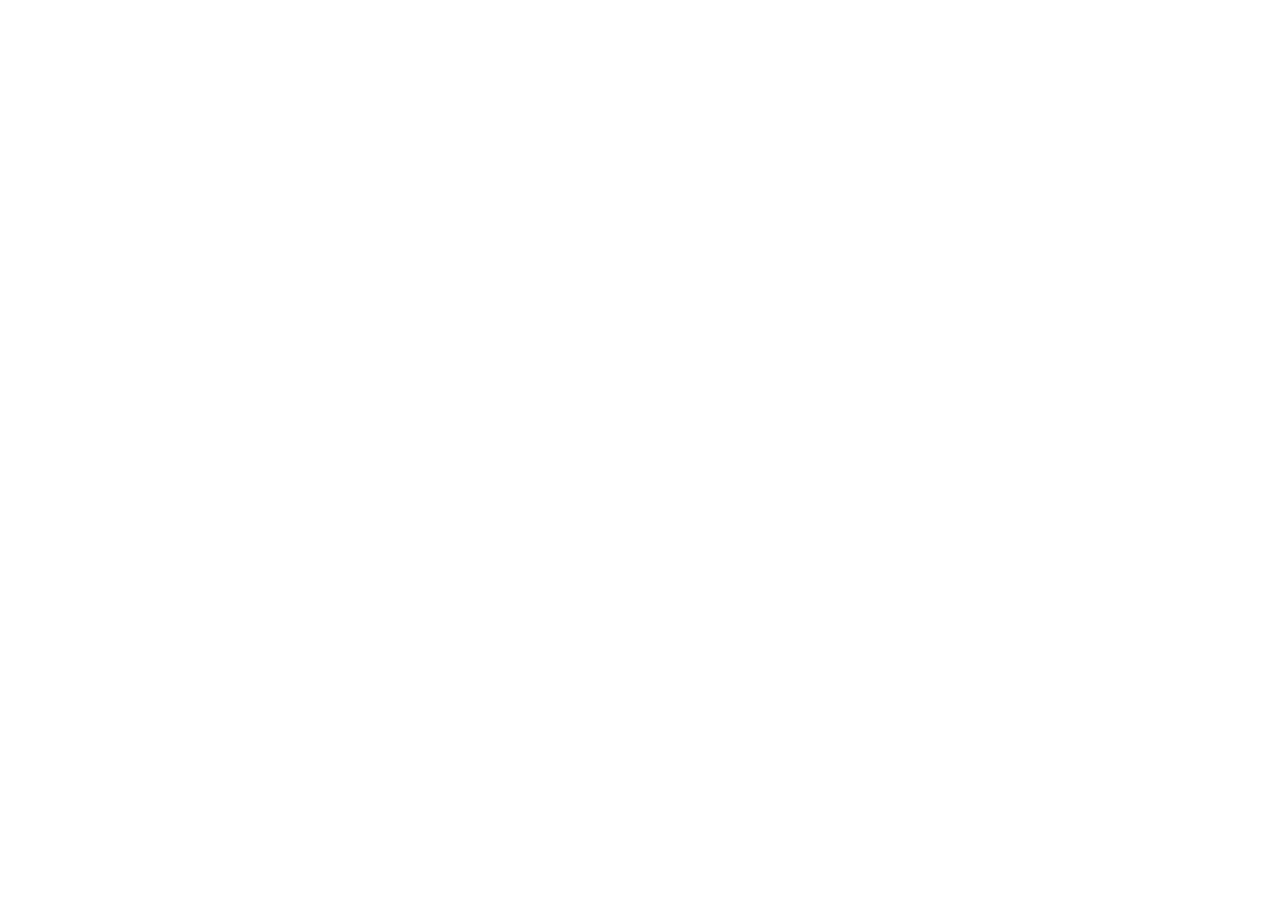
==== commit da42b46f: "Move the league dashboard to its own Pages site" ====
--- a/site/index.html
+++ b/site/index.html
@@ -3,181 +3,26 @@
   <head>
     <meta charset="utf-8" />
     <meta name="viewport" content="width=device-width, initial-scale=1" />
-    <meta name="theme-color" content="#970018" />
-    <meta
-      name="description"
-      content="科大光荣榜 Dota 2 内战战绩：按时间筛选玩家胜负与组队胜率。"
-    />
-    <title>科大光荣榜 · Dota 2 内战战绩</title>
-    <link rel="icon" href="./favicon.svg" type="image/svg+xml" />
-    <link rel="stylesheet" href="./styles.css" />
-    <script src="./app.js?v=20261103-1" type="module"></script>
+    <meta name="robots" content="noindex" />
+    <meta http-equiv="refresh" content="0; url=https://bcszsz.github.io/keda-dota-honor-roll/" />
+    <link rel="canonical" href="https://bcszsz.github.io/keda-dota-honor-roll/" />
+    <title>科大光荣榜已迁移</title>
+    <style>
+      :root { color-scheme: dark; font-family: system-ui, sans-serif; }
+      body { margin: 0; min-height: 100vh; display: grid; place-items: center; background: #7d0015; color: #fff5d6; }
+      main { max-width: 34rem; margin: 2rem; padding: 2.5rem; text-align: center; border: 2px solid #f2bd42; border-radius: 1.5rem; background: #a4001d; box-shadow: 0 1.5rem 4rem #3b0008aa; }
+      h1 { margin-top: 0; color: #ffd86a; }
+      a { display: inline-block; margin-top: 1rem; padding: 0.8rem 1.2rem; border-radius: 999px; background: #ffd86a; color: #6f0012; font-weight: 800; text-decoration: none; }
+    </style>
+    <script>
+      window.location.replace("https://bcszsz.github.io/keda-dota-honor-roll/");
+    </script>
   </head>
   <body>
-    <div class="fireworks" aria-hidden="true"></div>
-
-    <header class="hero">
-      <div class="hero-pattern" aria-hidden="true"></div>
-      <div class="lantern lantern-left" aria-hidden="true">
-        <span class="lantern-cap"></span><span class="lantern-body">胜</span><span class="tassel"></span>
-      </div>
-      <div class="lantern lantern-right" aria-hidden="true">
-        <span class="lantern-cap"></span><span class="lantern-body">福</span><span class="tassel"></span>
-      </div>
-
-      <div class="hero-copy">
-        <div class="hero-kicker"><span>✦</span> 内战有喜 · 荣耀登榜 <span>✦</span></div>
-        <h1 class="hero-title" data-text="科大光荣榜" aria-label="科大光荣榜">科大光荣榜</h1>
-        <p class="hero-subtitle">Dota 2 内战战绩</p>
-        <div class="hero-seals" aria-label="数据状态">
-          <span class="seal">战</span>
-          <span class="hero-status" id="heroStatus">正在迎接战报……</span>
-          <span class="seal">荣</span>
-        </div>
-      </div>
-    </header>
-
-    <main class="page-shell">
-      <section class="panel filter-panel" aria-labelledby="rangeTitle">
-        <div class="panel-heading">
-          <div>
-            <p class="eyebrow">择良辰 · 看战绩</p>
-            <h2 id="rangeTitle">选择统计时间</h2>
-          </div>
-          <div class="update-stamp" id="updateStamp">数据更新时间：读取中</div>
-        </div>
-
-        <div class="quick-ranges" aria-label="快捷时间范围">
-          <button type="button" data-days="3">过去三天</button>
-          <button type="button" data-days="7">过去一周</button>
-          <button type="button" data-days="30">过去一个月</button>
-          <button type="button" data-range="all" class="active">全部战绩</button>
-        </div>
-
-        <div class="date-fields">
-          <label>
-            <span>开始时间（JST）</span>
-            <input id="fromDate" type="datetime-local" step="60" />
-          </label>
-          <div class="date-divider" aria-hidden="true">至</div>
-          <label>
-            <span>结束时间（JST）</span>
-            <input id="toDate" type="datetime-local" step="60" />
-          </label>
-        </div>
-
-        <div class="timeline-wrap">
-          <div class="timeline" id="timeline">
-            <div class="timeline-base"></div>
-            <div class="timeline-selection" id="timelineSelection"></div>
-            <input id="fromRange" type="range" aria-label="开始时间滑块" />
-            <input id="toRange" type="range" aria-label="结束时间滑块" />
-          </div>
-          <div class="timeline-labels">
-            <span id="minimumTime">—</span>
-            <strong id="selectedTime">—</strong>
-            <span id="maximumTime">—</span>
-          </div>
-        </div>
-        <p class="range-note">快捷选择以数据中的最新比赛为终点；拖动双滑块或直接输入时间都可以。</p>
-      </section>
-
-      <section class="summary-grid" aria-label="所选范围概览">
-        <article class="summary-card card-matches">
-          <span class="card-mark">局</span>
-          <p>所选比赛</p>
-          <strong id="matchCount">0</strong>
-          <small>场</small>
-        </article>
-        <article class="summary-card card-players">
-          <span class="card-mark">将</span>
-          <p>出场玩家</p>
-          <strong id="playerCount">0</strong>
-          <small>人</small>
-        </article>
-        <article class="summary-card card-range">
-          <span class="card-mark">时</span>
-          <p>当前范围</p>
-          <strong id="rangeDays">0</strong>
-          <small>天</small>
-        </article>
-        <article class="summary-card card-source">
-          <span class="card-mark">新</span>
-          <p>公开数据</p>
-          <strong id="availableCount">0</strong>
-          <small>场已收录</small>
-        </article>
-      </section>
-
-      <div class="notice" id="coverageNotice" hidden></div>
-
-      <section class="panel stats-panel" aria-labelledby="statsTitle">
-        <div class="panel-heading">
-          <div>
-            <p class="eyebrow">论功行赏</p>
-            <h2 id="statsTitle">玩家统计</h2>
-          </div>
-          <p class="panel-caption">按总场数、胜场排序</p>
-        </div>
-        <div class="table-scroll">
-          <table class="stats-table">
-            <thead>
-              <tr>
-                <th>排名</th>
-                <th>玩家</th>
-                <th>Account ID</th>
-                <th>胜</th>
-                <th>负</th>
-                <th>总场数</th>
-                <th>胜率</th>
-              </tr>
-            </thead>
-            <tbody id="statsBody"></tbody>
-          </table>
-        </div>
-        <div class="empty-state" id="statsEmpty" hidden>
-          <span>空</span>
-          <p>这个时间段没有比赛，换一个范围再看看。</p>
-        </div>
-      </section>
-
-      <section class="panel matrix-panel" aria-labelledby="matrixTitle">
-        <div class="panel-heading matrix-heading">
-          <div>
-            <p class="eyebrow">并肩作战</p>
-            <h2 id="matrixTitle">组队胜率矩阵</h2>
-          </div>
-          <div class="legend" aria-label="胜率颜色说明">
-            <span><i class="legend-loss"></i>低于 40%</span>
-            <span><i class="legend-even"></i>40%–59.9%</span>
-            <span><i class="legend-win"></i>60% 以上</span>
-          </div>
-        </div>
-        <p class="matrix-note">格子显示“共同场数/胜率”，例如 3/66.7%。空白代表没有同队出场。</p>
-        <div class="matrix-scroll" id="matrixScroll">
-          <table class="matrix-table" id="matrixTable"></table>
-        </div>
-        <div class="empty-state" id="matrixEmpty" hidden>
-          <span>静</span>
-          <p>当前范围还没有可组成矩阵的玩家。</p>
-        </div>
-      </section>
-
-      <section class="source-strip" aria-label="数据说明">
-        <div class="source-icon">源</div>
-        <div>
-          <strong>数据来自 OpenDota 公开接口</strong>
-          <p>
-            每天 JST 10:00 自动刷新联赛 19224。只统计能公开识别 Account ID 且有胜负结果的选手位；比赛隐私设置可能造成匿名或缺失。
-          </p>
-        </div>
-      </section>
+    <main>
+      <h1>科大光荣榜已迁移</h1>
+      <p>正在前往新的独立网址。</p>
+      <a href="https://bcszsz.github.io/keda-dota-honor-roll/">立即打开科大光荣榜</a>
     </main>
-
-    <footer>
-      <span aria-hidden="true">❖</span>
-      <p>科大光荣榜 · 胜负皆尽兴，开黑常有喜</p>
-      <span aria-hidden="true">❖</span>
-    </footer>
   </body>
 </html>
